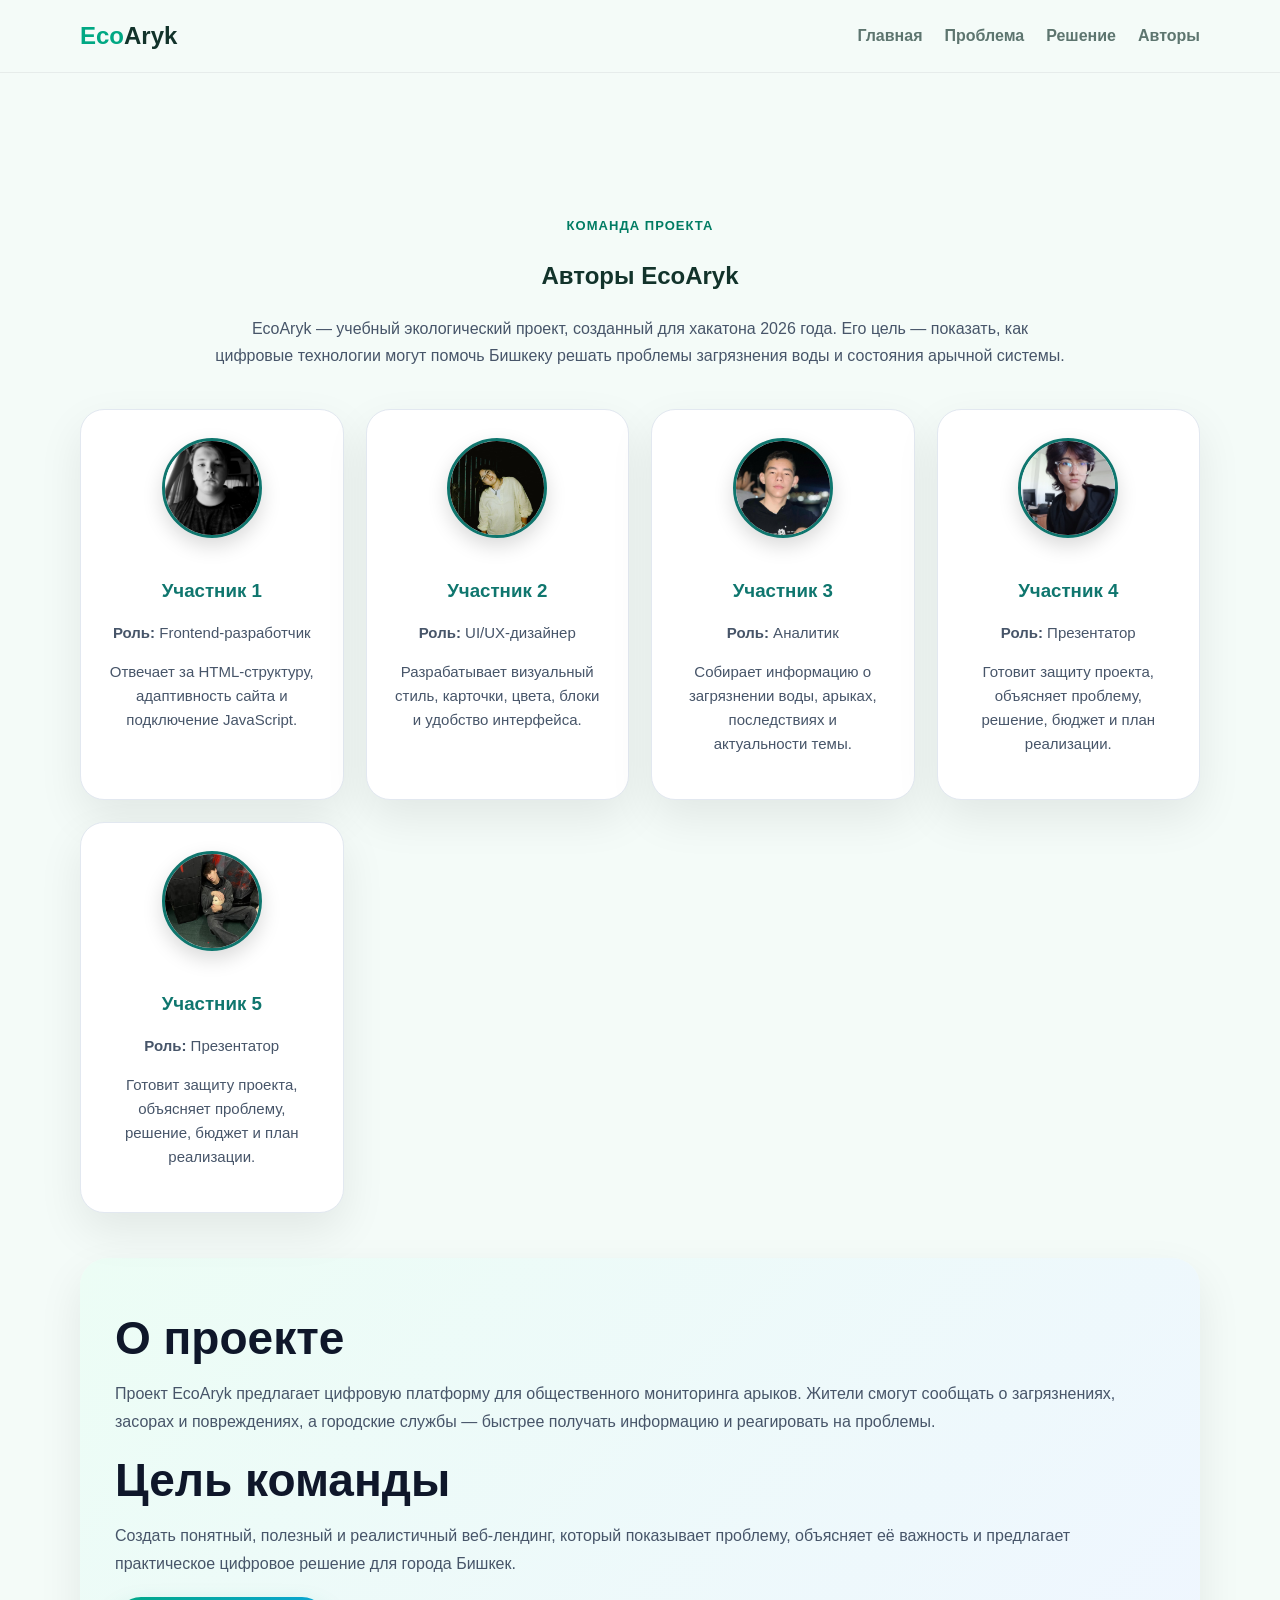
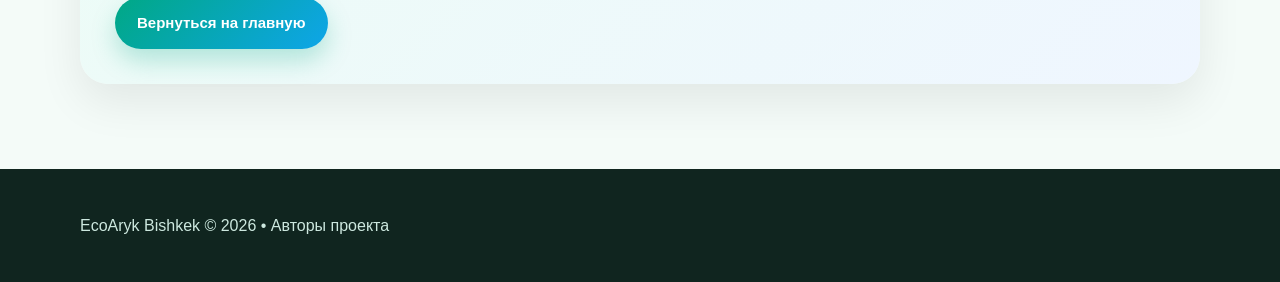
==== authors.html @ f869a59a "sdgrtjyth" ====
<!DOCTYPE html>
<html lang="ru">
<head>
  <meta charset="UTF-8">
  <meta name="viewport" content="width=device-width, initial-scale=1.0">
  <title>Авторы проекта — EcoAryk</title>
  <link rel="stylesheet" href="css/style.css">
</head>
<body>

<header class="header">
  <nav class="nav container">
    <a href="index.html" class="logo"><span>Eco</span>Aryk</a>

    <div class="nav-links">
      <a href="index.html">Главная</a>
      <a href="index.html#problem">Проблема</a>
      <a href="index.html#solution">Решение</a>
      <a href="authors.html">Авторы</a>
    </div>
  </nav>
</header>

<main>
  <section class="section authors-page">
    <div class="container">
      <p class="eyebrow center">Команда проекта</p>
      <h1 class="center">Авторы EcoAryk</h1>

      <p class="center authors-text">
        EcoAryk — учебный экологический проект, созданный для хакатона 2026 года.
        Его цель — показать, как цифровые технологии могут помочь Бишкеку
        решать проблемы загрязнения воды и состояния арычной системы.
      </p>

      <div class="authors-grid">

        <div class="author-card">
<div class="author-avatar">
  <img src="foto/матеев.jpg" alt="Участник 1">
</div>          <h3>Участник 1</h3>
          <p><b>Роль:</b> Frontend-разработчик</p>
          <p>Отвечает за HTML-структуру, адаптивность сайта и подключение JavaScript.</p>
        </div>

        <div class="author-card">
<div class="author-avatar">
  <img src="foto/гульниса.jpeg" alt="Участник 2">
</div>          <h3>Участник 2</h3>
          <p><b>Роль:</b> UI/UX-дизайнер</p>
          <p>Разрабатывает визуальный стиль, карточки, цвета, блоки и удобство интерфейса.</p>
        </div>

        <div class="author-card">
<div class="author-avatar">
  <img src="foto/даник.jpg" alt="Участник 3">
</div>          <h3>Участник 3</h3>
          <p><b>Роль:</b> Аналитик</p>
          <p>Собирает информацию о загрязнении воды, арыках, последствиях и актуальности темы.</p>
        </div>

        <div class="author-card">
<div class="author-avatar">
  <img src="foto/ширин.jpeg" alt="Участник 4">
</div>          <h3>Участник 4</h3>
          <p><b>Роль:</b> Презентатор</p>
          <p>Готовит защиту проекта, объясняет проблему, решение, бюджет и план реализации.</p>
        </div>

        <div class="author-card">
<div class="author-avatar">
  <img src="foto/донча.jpeg" alt="Участник 5">
</div>          <h3>Участник 5</h3>
          <p><b>Роль:</b> Презентатор</p>
          <p>Готовит защиту проекта, объясняет проблему, решение, бюджет и план реализации.</p>
        </div>

      </div>

      <div class="project-info">
        <h2>О проекте</h2>
        <p>
          Проект EcoAryk предлагает цифровую платформу для общественного мониторинга арыков.
          Жители смогут сообщать о загрязнениях, засорах и повреждениях, а городские службы —
          быстрее получать информацию и реагировать на проблемы.
        </p>

        <h2>Цель команды</h2>
        <p>
          Создать понятный, полезный и реалистичный веб-лендинг, который показывает проблему,
          объясняет её важность и предлагает практическое цифровое решение для города Бишкек.
        </p>

        <a href="index.html" class="btn primary">Вернуться на главную</a>
      </div>
    </div>
  </section>
</main>

<footer class="footer">
  <div class="container">
    <p>EcoAryk Bishkek © 2026 • Авторы проекта</p>
  </div>
</footer>

</body>
</html>
---- css/style.css ----
:root{
  --bg:#f4fbf8; --card:#ffffff; --text:#12332b; --muted:#5d756f; --primary:#00a884; --primary-dark:#007c63; --accent:#0ea5e9; --soft:#d9f7ef; --shadow:0 18px 45px rgba(4,59,48,.12);
}
*{box-sizing:border-box}html{scroll-behavior:smooth}body{margin:0;font-family:Inter,Segoe UI,Arial,sans-serif;background:var(--bg);color:var(--text);line-height:1.6}.container{width:min(1120px,92%);margin:auto}.header{position:sticky;top:0;z-index:10;background:rgba(244,251,248,.86);backdrop-filter:blur(14px);border-bottom:1px solid rgba(0,0,0,.06)}.nav{height:72px;display:flex;align-items:center;justify-content:space-between}.logo{font-weight:900;font-size:24px;text-decoration:none;color:var(--text)}.logo span{color:var(--primary)}.nav-links{display:flex;gap:22px}.nav-links a{text-decoration:none;color:var(--muted);font-weight:700}.nav-links a:hover{color:var(--primary)}.menu-btn{display:none;border:0;background:var(--soft);font-size:24px;border-radius:12px;padding:8px 12px}.hero{min-height:calc(100vh - 72px);display:grid;grid-template-columns:1.2fr .8fr;gap:40px;align-items:center;padding:70px 0}.eyebrow{color:var(--primary-dark);font-weight:900;text-transform:uppercase;letter-spacing:.08em;font-size:13px}.center{text-align:center}.hero h1{font-size:clamp(38px,6vw,72px);line-height:1.02;margin:12px 0 20px}.lead{font-size:20px;color:var(--muted);max-width:720px}.hero-actions{display:flex;gap:14px;flex-wrap:wrap;margin:28px 0}.btn{display:inline-flex;align-items:center;justify-content:center;border-radius:999px;padding:14px 22px;text-decoration:none;font-weight:900;border:0;cursor:pointer;font-size:15px}.primary{background:linear-gradient(135deg,var(--primary),var(--accent));color:white;box-shadow:0 12px 25px rgba(0,168,132,.25)}.ghost{background:white;color:var(--text);box-shadow:var(--shadow)}.stats{display:grid;grid-template-columns:repeat(3,1fr);gap:14px;margin-top:30px}.stats div{background:white;border-radius:22px;padding:18px;box-shadow:var(--shadow)}.stats b{display:block;font-size:24px}.stats span{color:var(--muted);font-size:13px}.hero-card{background:white;border-radius:36px;padding:28px;box-shadow:var(--shadow);position:relative;overflow:hidden}.water-visual{height:300px;background:linear-gradient(180deg,#c9f5ff,#ecfff9);border-radius:28px;position:relative;overflow:hidden}.canal{position:absolute;left:8%;right:8%;bottom:40px;height:90px;border-radius:50px;background:linear-gradient(90deg,#38bdf8,#22c55e);box-shadow:inset 0 0 40px rgba(255,255,255,.4);animation:flow 4s infinite alternate}.drop{position:absolute;background:#38bdf8;border-radius:50% 50% 50% 0;transform:rotate(-45deg);opacity:.55}.d1{width:60px;height:60px;left:34px;top:40px}.d2{width:35px;height:35px;right:65px;top:80px}.d3{width:45px;height:45px;left:50%;top:28px}.trash,.leaf{position:absolute;font-size:36px;top:25px;animation:float 3s infinite alternate}.trash{left:18%}.leaf{left:46%}.t2{left:72%}@keyframes flow{to{transform:translateX(10px)}}@keyframes float{to{transform:translateY(-12px) rotate(8deg)}}.section{padding:85px 0}.grid-2{display:grid;grid-template-columns:1fr 1fr;gap:44px;align-items:center}h2{font-size:clamp(30px,4vw,46px);line-height:1.12;margin:8px 0 18px}h3{margin:10px 0 8px}.problem{background:#e9f8f4}.cards{display:grid;grid-template-columns:repeat(2,1fr);gap:18px}.cards article,.info-card,.finance-grid div,.step{background:white;border-radius:26px;padding:24px;box-shadow:var(--shadow)}.cards span{font-size:34px}.importance-grid,.finance-grid{display:grid;grid-template-columns:repeat(4,1fr);gap:18px;margin-top:34px}.info-card b{font-size:32px;color:var(--primary);opacity:.8}.solution{background:linear-gradient(135deg,#eafff7,#edf8ff)}.phone{background:#10251f;color:white;border-radius:38px;padding:28px;min-height:430px;box-shadow:var(--shadow);position:relative;overflow:hidden}.phone-top{width:90px;height:8px;background:rgba(255,255,255,.3);border-radius:50px;margin:auto}.map-line{height:150px;margin:35px 0;border:4px dashed rgba(255,255,255,.35);border-radius:50%;transform:rotate(-12deg)}.pin{position:absolute;width:38px;height:38px;border-radius:50%;display:grid;place-items:center;font-weight:900}.p1{background:#ef4444;left:70px;top:160px}.p2{background:#22c55e;right:80px;top:210px}.p3{background:#f59e0b;left:48%;bottom:100px}.check-list{padding:0;list-style:none}.check-list li{background:white;margin:12px 0;padding:16px 18px;border-radius:18px;box-shadow:0 8px 22px rgba(4,59,48,.08)}.timeline{display:grid;grid-template-columns:repeat(4,1fr);gap:18px;margin-top:35px}.step span{display:grid;place-items:center;width:44px;height:44px;border-radius:50%;background:var(--soft);color:var(--primary-dark);font-weight:900}.budget{background:#effaf7}.budget-total{background:white;border-radius:24px;padding:22px;margin-top:20px;box-shadow:var(--shadow)}.budget-total span{display:block;color:var(--muted)}.budget-total b{font-size:28px}table{width:100%;border-collapse:collapse;background:white;border-radius:24px;overflow:hidden;box-shadow:var(--shadow)}th,td{text-align:left;padding:16px;border-bottom:1px solid #e8f2ef}th{background:#12332b;color:white}.cta-box{background:linear-gradient(135deg,#12332b,#007c63);color:white;border-radius:36px;padding:42px;box-shadow:var(--shadow);text-align:center}.report-form{display:grid;grid-template-columns:repeat(4,1fr);gap:12px;margin-top:24px}.report-form input,.report-form select{border:0;border-radius:16px;padding:15px;font-size:15px}.form-result{font-weight:900;color:#bfffe9}.footer{padding:28px 0;background:#10251f;color:#cde8df}.footer .container{display:flex;justify-content:space-between;gap:20px;flex-wrap:wrap}.reveal{opacity:0;transform:translateY(28px);transition:.8s ease}.reveal.visible{opacity:1;transform:none}@media(max-width:850px){.menu-btn{display:block}.nav-links{position:absolute;top:72px;left:4%;right:4%;display:none;flex-direction:column;background:white;border-radius:22px;padding:20px;box-shadow:var(--shadow)}.nav-links.open{display:flex}.hero,.grid-2{grid-template-columns:1fr}.stats,.importance-grid,.timeline,.finance-grid,.report-form{grid-template-columns:1fr}.cards{grid-template-columns:1fr}.hero{padding:40px 0}.section{padding:60px 0}.footer .container{display:block}}

.map-box {
  margin-top: 30px;
  border-radius: 24px;
  overflow: hidden;
  box-shadow: 0 20px 50px rgba(0, 0, 0, 0.15);
  border: 1px solid rgba(255, 255, 255, 0.3);
}

.map-box iframe {
  display: block;
  width: 100%;
}


.map-box {
  margin-top: 30px;
  border-radius: 24px;
  overflow: hidden;
  box-shadow: 0 20px 50px rgba(0, 0, 0, 0.15);
}

.map-box iframe {
  display: block;
  width: 100%;
}

.solution-intro {
  max-width: 900px;
  margin: 25px auto 35px;
  padding: 28px;
  background: linear-gradient(135deg, #e8fff7, #f3fffc);
  border-radius: 24px;
  box-shadow: 0 18px 45px rgba(0, 0, 0, 0.08);
  font-size: 18px;
  line-height: 1.7;
}

.solution-block {
  margin-top: 28px;
  padding: 30px;
  background: #ffffff;
  border-radius: 24px;
  box-shadow: 0 18px 45px rgba(0, 0, 0, 0.08);
}

.solution-block h3 {
  margin-bottom: 14px;
  font-size: 26px;
  color: #0b2b2b;
}

.solution-block p {
  line-height: 1.7;
  color: #334155;
}

.solution-block.green {
  background: #ecfdf5;
}

.solution-block.blue {
  background: #eff6ff;
}

.solution-block.purple {
  background: #f5f3ff;
}

.solution-block.final {
  background: linear-gradient(135deg, #dffdf2, #eef8ff);
  border: 2px solid rgba(0, 150, 110, 0.15);
}

.info-grid {
  display: grid;
  grid-template-columns: repeat(4, 1fr);
  gap: 18px;
  margin: 24px 0;
}

.info-card {
  padding: 22px;
  background: #f8fafc;
  border-radius: 18px;
  border: 1px solid #e2e8f0;
}

.info-card h4 {
  margin-bottom: 10px;
  color: #0f766e;
  font-size: 18px;
}

.info-card p {
  font-size: 15px;
  line-height: 1.6;
}

.steps-row {
  display: grid;
  grid-template-columns: repeat(5, 1fr);
  gap: 18px;
  margin-top: 25px;
}

.step-card {
  padding: 22px;
  background: #f8fafc;
  border-radius: 20px;
  text-align: center;
  border: 1px solid #dbeafe;
}

.step-card span {
  display: inline-flex;
  width: 34px;
  height: 34px;
  align-items: center;
  justify-content: center;
  background: #0f766e;
  color: white;
  border-radius: 50%;
  font-weight: 700;
  margin-bottom: 12px;
}

.step-card p {
  font-size: 14px;
}

@media (max-width: 900px) {
  .info-grid,
  .steps-row {
    grid-template-columns: 1fr 1fr;
  }
}

@media (max-width: 600px) {
  .info-grid,
  .steps-row {
    grid-template-columns: 1fr;
  }

  .solution-block {
    padding: 22px;
  }
}


.donate-nav-btn {
  border: none;
  background: #0f766e;
  color: white;
  padding: 10px 18px;
  border-radius: 14px;
  font-weight: 700;
  cursor: pointer;
  transition: 0.3s;
}

.donate-nav-btn:hover {
  background: #0d9488;
  transform: translateY(-2px);
}

.donate-modal {
  position: fixed;
  inset: 0;
  background: rgba(0, 0, 0, 0.55);
  display: none;
  align-items: center;
  justify-content: center;
  z-index: 9999;
  padding: 20px;
}

.donate-modal.active {
  display: flex;
}

.donate-box {
  width: 100%;
  max-width: 480px;
  background: white;
  border-radius: 28px;
  padding: 35px;
  position: relative;
  box-shadow: 0 30px 80px rgba(0, 0, 0, 0.25);
}

.close-donate {
  position: absolute;
  top: 16px;
  right: 18px;
  width: 34px;
  height: 34px;
  border: none;
  border-radius: 50%;
  background: #f1f5f9;
  font-size: 24px;
  cursor: pointer;
}

.donate-box h2 {
  margin-bottom: 14px;
  color: #0f172a;
}

.donate-box p {
  color: #475569;
  line-height: 1.6;
}

.donate-form {
  margin-top: 24px;
  display: grid;
  gap: 14px;
}

.donate-form label {
  font-weight: 700;
  color: #0f172a;
}

.donate-form input {
  padding: 15px;
  border-radius: 14px;
  border: 1px solid #cbd5e1;
  font-size: 16px;
}

.donate-result {
  margin-top: 18px;
  font-weight: 700;
  color: #0f766e;
}

.authors-page {
  padding-top: 130px;
}

.authors-text {
  max-width: 850px;
  margin: 20px auto 40px;
  line-height: 1.7;
  color: #475569;
}

.authors-grid {
  display: grid;
  grid-template-columns: repeat(4, 1fr);
  gap: 22px;
  margin-top: 35px;
}

.author-card {
  background: white;
  border-radius: 24px;
  padding: 28px;
  text-align: center;
  box-shadow: 0 18px 45px rgba(0, 0, 0, 0.08);
  border: 1px solid #e2e8f0;
}

.author-avatar {
  font-size: 48px;
  margin-bottom: 15px;
}

.author-card h3 {
  margin-bottom: 12px;
  color: #0f766e;
}

.author-card p {
  font-size: 15px;
  line-height: 1.6;
  color: #475569;
}

.project-info {
  margin-top: 45px;
  background: linear-gradient(135deg, #ecfdf5, #eff6ff);
  padding: 35px;
  border-radius: 28px;
  box-shadow: 0 18px 45px rgba(0, 0, 0, 0.08);
}

.project-info h2 {
  margin-top: 20px;
  margin-bottom: 12px;
  color: #0f172a;
}

.project-info p {
  line-height: 1.7;
  color: #475569;
  margin-bottom: 20px;
}

@media (max-width: 1000px) {
  .authors-grid {
    grid-template-columns: repeat(2, 1fr);
  }
}

@media (max-width: 600px) {
  .authors-grid {
    grid-template-columns: 1fr;
  }

  .donate-box {
    padding: 26px;
  }
}

.author-avatar img {
  width: 100px;
  height: 100px;
  object-fit: cover;
  border-radius: 50%;
  border: 3px solid #0f766e;
  box-shadow: 0 8px 20px rgba(0,0,0,0.15);
}
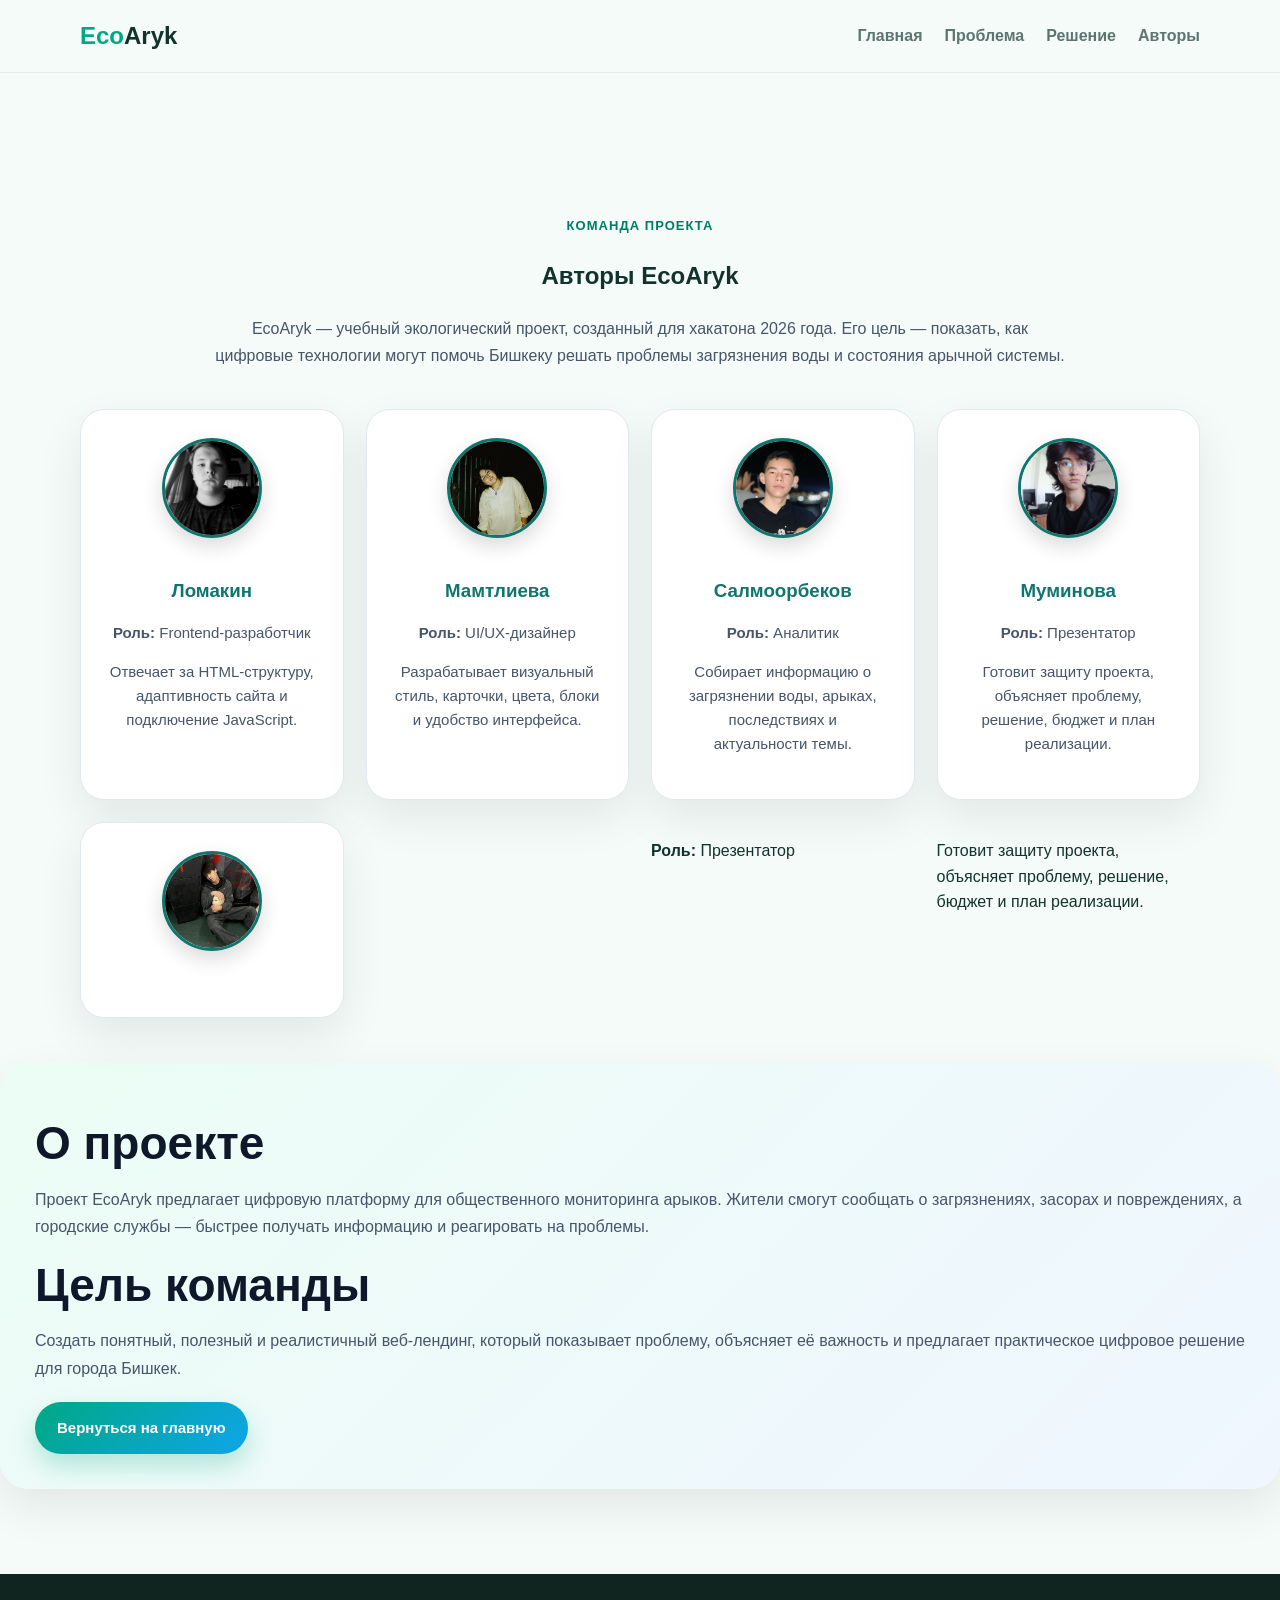
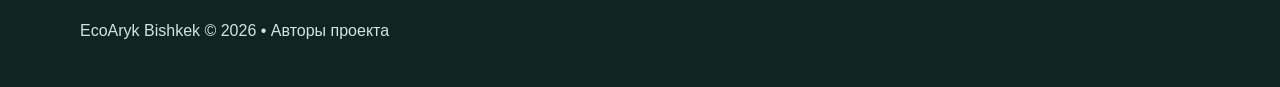
==== commit 21414c22: "dfhngfnfgn" ====
--- a/authors.html
+++ b/authors.html
@@ -4,6 +4,10 @@
   <meta charset="UTF-8">
   <meta name="viewport" content="width=device-width, initial-scale=1.0">
   <title>Авторы проекта — EcoAryk</title>
+
+<link rel="icon" type="image/png" sizes="32x32" href="assets/favicon_32.png">
+<link rel="icon" type="image/png" sizes="64x64" href="assets/favicon_64.png">
+
   <link rel="stylesheet" href="css/style.css">
 </head>
 <body>
@@ -38,7 +42,7 @@
         <div class="author-card">
 <div class="author-avatar">
   <img src="foto/матеев.jpg" alt="Участник 1">
-</div>          <h3>Участник 1</h3>
+</div>          <h3>Ломакин</h3>
           <p><b>Роль:</b> Frontend-разработчик</p>
           <p>Отвечает за HTML-структуру, адаптивность сайта и подключение JavaScript.</p>
         </div>
@@ -46,7 +50,7 @@
         <div class="author-card">
 <div class="author-avatar">
   <img src="foto/гульниса.jpeg" alt="Участник 2">
-</div>          <h3>Участник 2</h3>
+</div>          <h3>Мамтлиева</h3>
           <p><b>Роль:</b> UI/UX-дизайнер</p>
           <p>Разрабатывает визуальный стиль, карточки, цвета, блоки и удобство интерфейса.</p>
         </div>
@@ -54,7 +58,7 @@
         <div class="author-card">
 <div class="author-avatar">
   <img src="foto/даник.jpg" alt="Участник 3">
-</div>          <h3>Участник 3</h3>
+</div>          <h3>Салмоорбеков</h3>
           <p><b>Роль:</b> Аналитик</p>
           <p>Собирает информацию о загрязнении воды, арыках, последствиях и актуальности темы.</p>
         </div>
@@ -62,7 +66,7 @@
         <div class="author-card">
 <div class="author-avatar">
   <img src="foto/ширин.jpeg" alt="Участник 4">
-</div>          <h3>Участник 4</h3>
+</div>          <h3>Муминова</h3>
           <p><b>Роль:</b> Презентатор</p>
           <p>Готовит защиту проекта, объясняет проблему, решение, бюджет и план реализации.</p>
         </div>
@@ -70,7 +74,8 @@
         <div class="author-card">
 <div class="author-avatar">
   <img src="foto/донча.jpeg" alt="Участник 5">
-</div>          <h3>Участник 5</h3>
+</div>          <h3></div>          <h3></h3>
+</h3>
           <p><b>Роль:</b> Презентатор</p>
           <p>Готовит защиту проекта, объясняет проблему, решение, бюджет и план реализации.</p>
         </div>
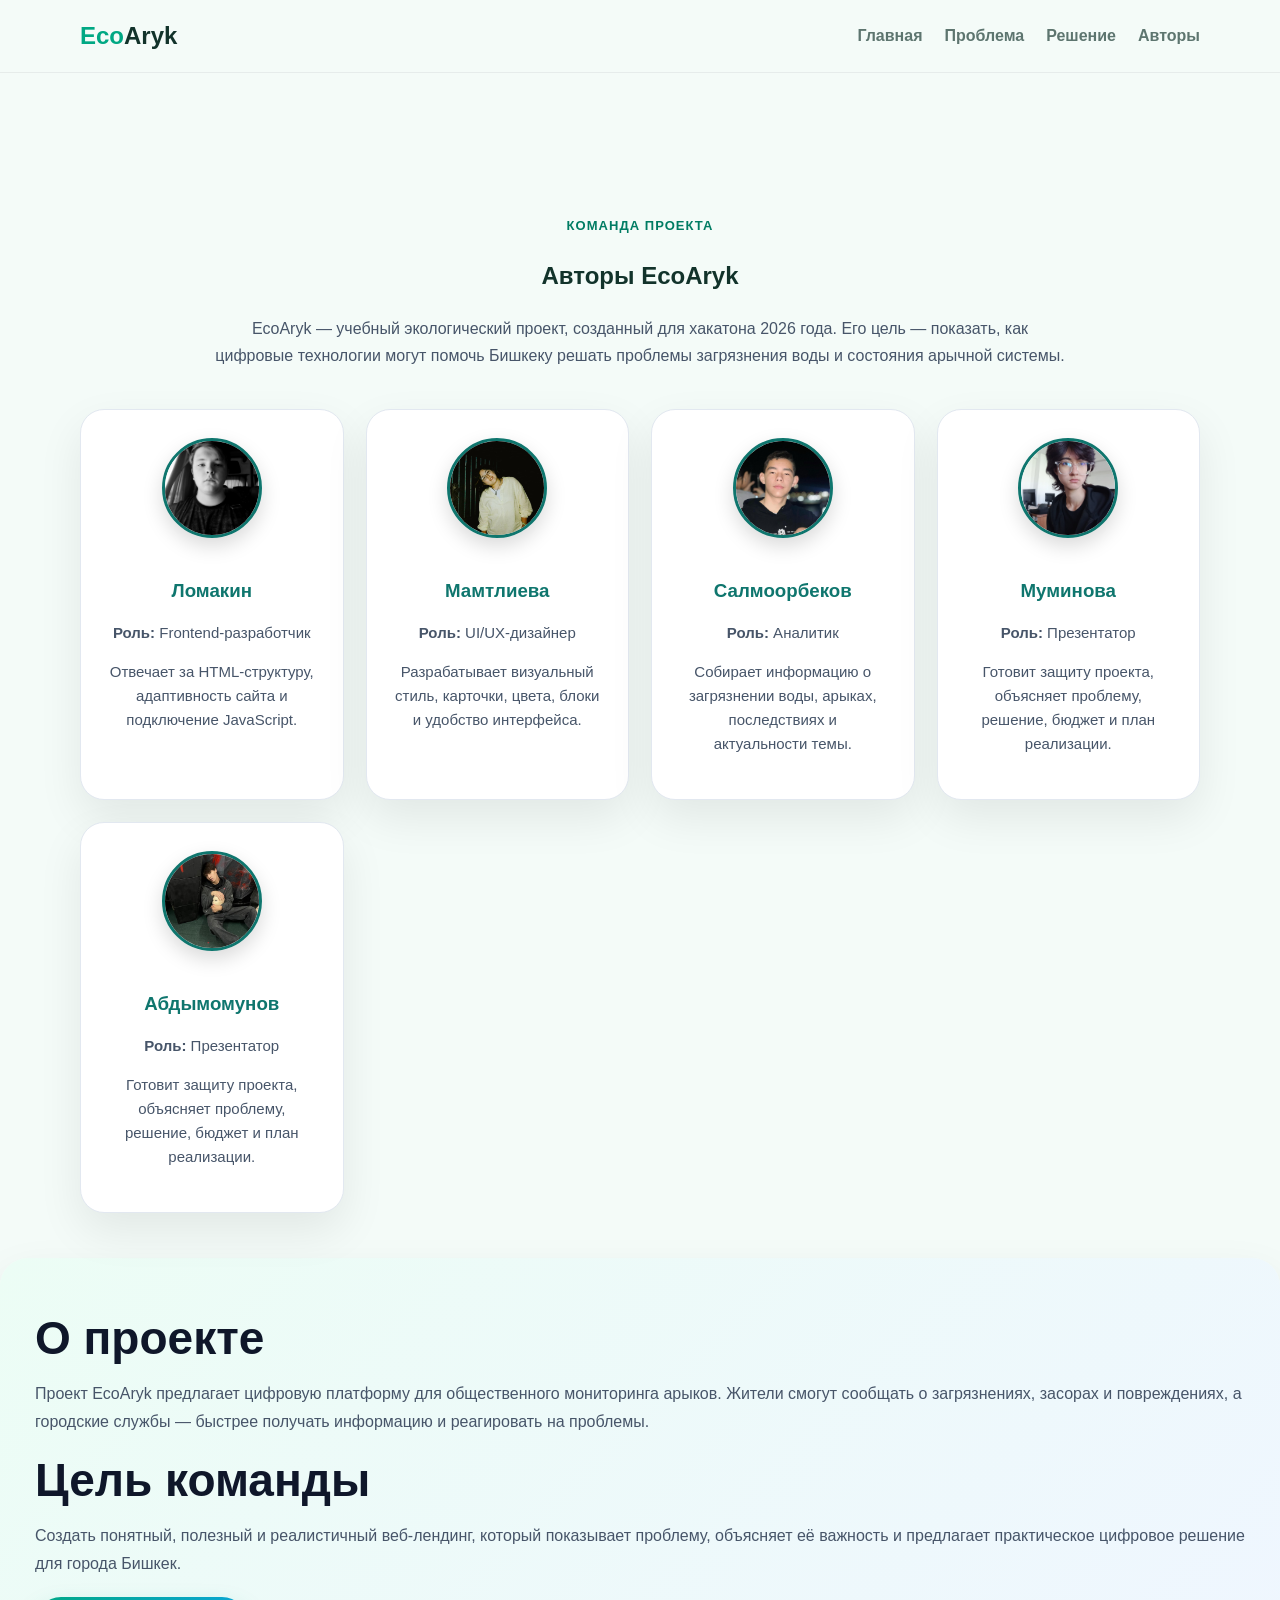
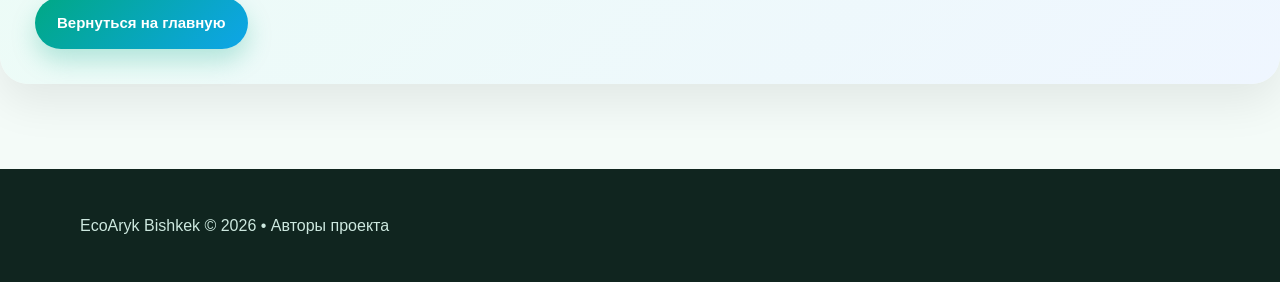
==== commit 44c7d333: "hyntyn" ====
--- a/authors.html
+++ b/authors.html
@@ -73,11 +73,12 @@
 
         <div class="author-card">
 <div class="author-avatar">
-  <img src="foto/донча.jpeg" alt="Участник 5">
-</div>          <h3></div>          <h3></h3>
-</h3>
+  <img src="foto/донча.jpeg" alt="Участник 4">
+</div>          <h3>Абдымомунов</h3>
           <p><b>Роль:</b> Презентатор</p>
           <p>Готовит защиту проекта, объясняет проблему, решение, бюджет и план реализации.</p>
+        </div>
+
         </div>
 
       </div>
